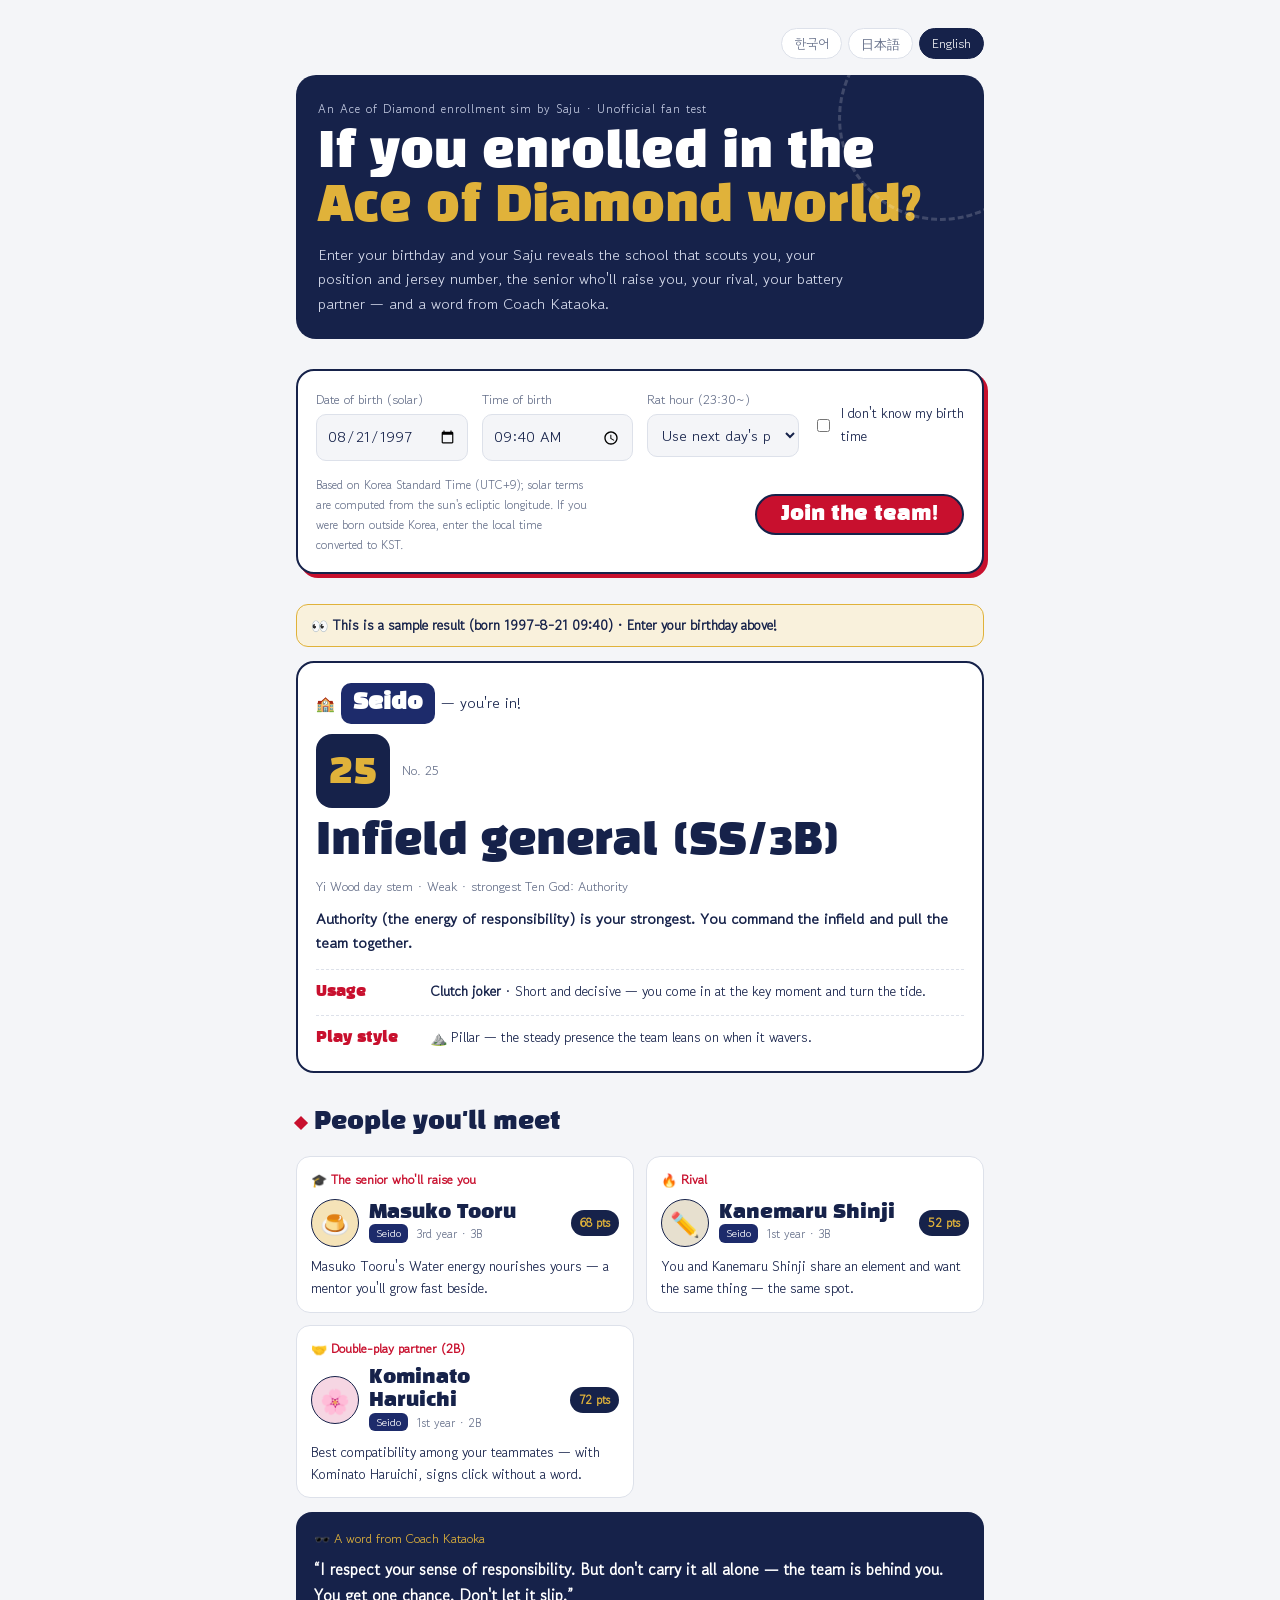
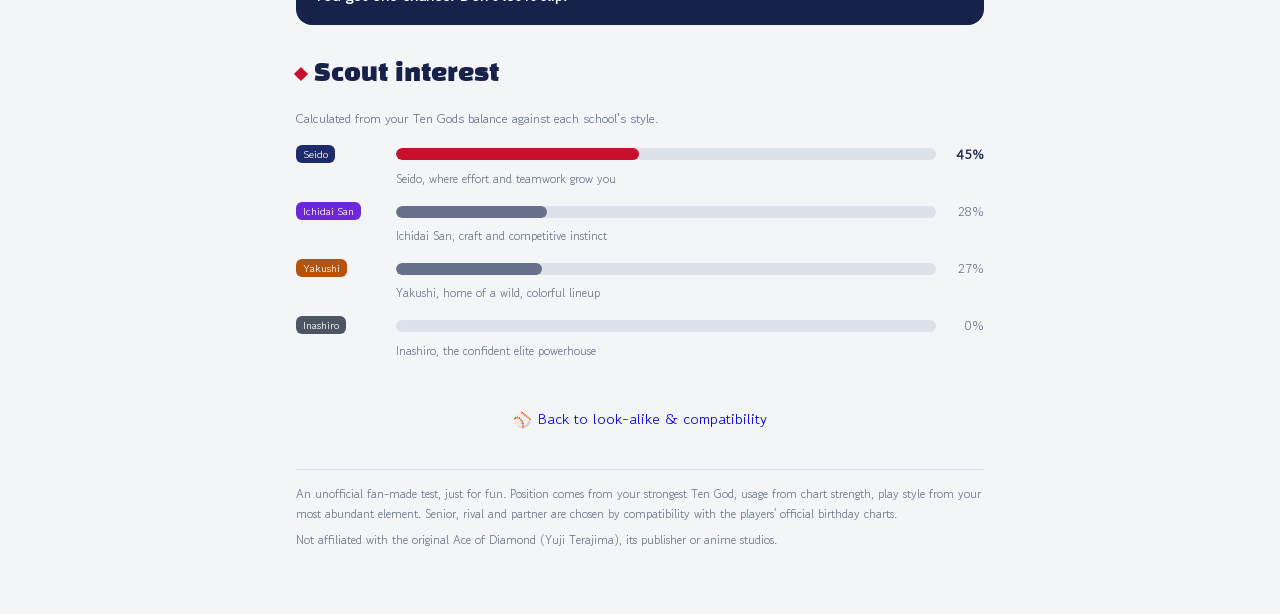
==== scout.html @ 2bca167e "다이에이 입학 시뮬레이션 페이지(scout.html) 추가: 학교·포지션·등번호·선배·라이벌·짝꿍·감독 한마디 Co-Authored-By: Claude Opus 5.5 <norep" ====
<!DOCTYPE html>
<html lang="ko">
<head>
<meta charset="utf-8">
<meta name="viewport" content="width=device-width,initial-scale=1,viewport-fit=cover">
<title>내가 다이에이 세계에 입학한다면?</title>
<meta name="description" content="생년월일로 사주를 풀어 다이아몬드 에이스(ダイヤのA) 세계에 입학하면 어느 학교, 어떤 포지션일지, 나를 키워 줄 선배와 라이벌까지 알아보는 비공식 팬 테스트.">
<meta name="theme-color" content="#16224a">
<!-- 공유 카드 (주소를 바꾸면 og:url·og:image·twitter:image도 함께 바꿔 주세요) -->
<meta property="og:type" content="website">
<meta property="og:title" content="내가 다이에이 세계에 입학한다면?">
<meta property="og:description" content="사주로 보는 다이에이 입학 시뮬레이션: 스카우트된 학교, 포지션, 등번호, 선배·라이벌·배터리 짝꿍까지.">
<meta property="og:image" content="https://daiya-saju.vercel.app/assets/og.png">
<meta property="og:url" content="https://daiya-saju.vercel.app/scout">
<link rel="canonical" href="https://daiya-saju.vercel.app/scout">
<meta name="twitter:card" content="summary_large_image">
<meta name="twitter:title" content="내가 다이에이 세계에 입학한다면?">
<meta name="twitter:description" content="사주로 보는 다이에이 입학 시뮬레이션: 학교, 포지션, 선배·라이벌까지.">
<meta name="twitter:image" content="https://daiya-saju.vercel.app/assets/og.png">
<link rel="icon" href="assets/favicon.svg" type="image/svg+xml">
<link rel="preconnect" href="https://fonts.googleapis.com">
<link rel="preconnect" href="https://fonts.gstatic.com" crossorigin>
<link rel="stylesheet" href="https://fonts.googleapis.com/css2?family=Black+Han+Sans&family=Gowun+Dodum&family=Noto+Serif+KR:wght@500;700&family=Zen+Maru+Gothic:wght@500;900&display=swap">
<link rel="stylesheet" href="css/style.css">
<link rel="stylesheet" href="css/scout.css">
<script src="js/config.js"></script>
<script src="js/analytics.js"></script>
</head>
<body>
<div class="wrap">
  <nav class="langs" aria-label="Language">
    <button type="button" data-lang="ko">한국어</button>
    <button type="button" data-lang="ja">日本語</button>
    <button type="button" data-lang="en">English</button>
  </nav>
  <header>
    <span class="eyebrow" id="s-eyebrow"></span>
    <h1><span id="s-h1a"></span><br><em id="s-h1b"></em></h1>
    <p class="lede" id="s-lede"></p>
  </header>

  <form id="f" novalidate>
    <div class="field">
      <label for="bd" id="u-bd"></label>
      <input id="bd" type="date" value="1997-08-21" min="1900-01-01" max="2100-12-31" required>
    </div>
    <div class="field">
      <label for="bt" id="u-bt"></label>
      <input id="bt" type="time" value="09:40">
    </div>
    <div class="field">
      <label for="zi" id="u-zi"></label>
      <select id="zi">
        <option value="next" id="u-ziNext"></option>
        <option value="same" id="u-ziSame"></option>
      </select>
    </div>
    <label class="field check" for="nt"><input id="nt" type="checkbox"> <span id="u-nt"></span></label>
    <p class="err" id="err" hidden></p>
    <div class="form-foot">
      <p class="hint" id="u-hint"></p>
      <button class="go" type="submit" id="s-go"></button>
    </div>
  </form>

  <section class="section" id="scout" aria-live="polite">
    <span class="sample-tag" id="sampleTag"></span>
    <div class="sc-hero" id="scHero"></div>
  </section>

  <section class="section">
    <h2 id="s-hPeople"></h2>
    <div class="sc-people" id="scPeople"></div>
    <div class="sc-coach" id="scCoach"></div>
  </section>

  <section class="section">
    <h2 id="s-hSchool"></h2>
    <p class="split" id="s-schoolNote"></p>
    <div class="sc-schools" id="scSchools"></div>
  </section>

  <p class="sc-backwrap"><a class="go sc-back" id="s-back" href="./"></a></p>

  <div class="note" id="s-notes"></div>
</div>
<script src="js/saju-engine.js"></script>
<script src="js/characters.js"></script>
<script src="js/chemistry-ko.js"></script>
<script src="js/compat.js"></script>
<script src="js/i18n-ko.js"></script>
<script src="js/i18n-ja.js"></script>
<script src="js/i18n-en.js"></script>
<script src="js/scout-i18n.js"></script>
<script src="js/scout.js"></script>
</body>
</html>
---- css/style.css ----
/* hidden 속성은 항상 숨김 (컴포넌트 display 규칙보다 우선) */
[hidden] { display: none !important; }

:root {
  --bg: #f4f5f8;
  --paper: #ffffff;
  --ink: #16224a;
  --ink-soft: #66708a;
  --line: #dde1ea;
  --accent: #c8102e;
  --accent-soft: #f6d6dc;
  --gold: #e0b23a;
  --field: #3f8a4f;
  --wood: #4f9a57; --fire: #d9574f; --earth: #b98a3c; --metal: #8b8f99; --water: #3f6fa8;
  --font-head: "Black Han Sans", "Apple SD Gothic Neo", "Malgun Gothic", sans-serif;
  --font-body: "Gowun Dodum", "Apple SD Gothic Neo", "Malgun Gothic", sans-serif;
  --font-han: "Noto Serif KR", "Batang", serif;
  color-scheme: light;
}
@media (prefers-color-scheme: dark) {
  :root {
    --bg: #0f1428; --paper: #18203d; --ink: #eef1f8; --ink-soft: #a5adc4; --line: #2c365a;
    --accent: #ff6b7f; --accent-soft: #4a2230; --gold: #f0c75a; --field: #6cc07a;
    --wood: #7cc178; --fire: #f07c72; --earth: #d9ad5e; --metal: #b5b9c3; --water: #79a6dc;
    color-scheme: dark;
  }
}
* { box-sizing: border-box; }
body {
  margin: 0; background: var(--bg); color: var(--ink);
  font-family: var(--font-body); font-size: 15px; line-height: 1.65;
  padding-top: env(safe-area-inset-top, 0px); padding-bottom: env(safe-area-inset-bottom, 0px);
}
.wrap {
  max-width: 720px; margin: 0 auto;
  padding-block: 28px 64px;
  padding-left: max(16px, env(safe-area-inset-left, 0px));
  padding-right: max(16px, env(safe-area-inset-right, 0px));
  display: flex; flex-direction: column; gap: 30px;
}
h1, h2, h3 { text-wrap: balance; margin: 0; font-weight: normal; }

/* header: 전광판 느낌 */
header {
  background: var(--ink); color: #fff; border-radius: 20px; padding: 24px 22px 22px;
  display: flex; flex-direction: column; gap: 8px; position: relative; overflow: hidden;
}
@media (prefers-color-scheme: dark) { header { background: #1f2a55; } }
header::after {
  content: ""; position: absolute; right: -60px; top: -60px; width: 200px; height: 200px; border-radius: 50%;
  border: 3px dashed rgba(255,255,255,.18);
}
.eyebrow { font-size: 12px; letter-spacing: .08em; color: #c9d0e6; }
h1 { font-family: var(--font-head); font-size: clamp(32px, 7.5vw, 48px); line-height: 1.12; }
h1 em { font-style: normal; color: var(--gold); }
.lede { color: #d6dbec; margin: 0; max-width: 60ch; }
h2 { font-family: var(--font-head); font-size: 24px; display: flex; align-items: center; gap: 8px; }
h2::before { content: ""; width: 10px; height: 10px; background: var(--accent); transform: rotate(45deg); flex: none; }
.section { display: flex; flex-direction: column; gap: 14px; }

/* form */
form {
  background: var(--paper); border: 2px solid var(--ink); border-radius: 18px;
  padding: 18px; display: grid; gap: 14px;
  grid-template-columns: repeat(auto-fit, minmax(150px, 1fr));
  box-shadow: 4px 4px 0 var(--accent);
}
.field { display: flex; flex-direction: column; gap: 4px; min-width: 0; }
.field label { font-size: 13px; color: var(--ink-soft); }
input, select {
  font: inherit; color: var(--ink); background: var(--bg);
  border: 1.5px solid var(--line); border-radius: 10px; padding: 9px 10px; width: 100%;
}
input:focus-visible, select:focus-visible, button:focus-visible { outline: 3px solid var(--gold); outline-offset: 1px; }
.check { flex-direction: row; align-items: center; gap: 8px; font-size: 14px; }
.check input { width: auto; }
.form-foot { grid-column: 1 / -1; display: flex; flex-wrap: wrap; gap: 10px; align-items: center; justify-content: space-between; }
.hint { font-size: 12px; color: var(--ink-soft); margin: 0; max-width: 46ch; }
button.go {
  font-family: var(--font-head); font-size: 20px;
  background: var(--accent); color: #fff; border: 2px solid var(--ink); border-radius: 999px;
  padding: 6px 24px; cursor: pointer; transition: transform .12s;
}
button.go:hover { transform: translateY(-2px); }
.err { grid-column: 1 / -1; color: var(--fire); font-size: 14px; margin: 0; }

/* hero result */
.sample-tag {
  align-self: flex-start; font-size: 12px; padding: 2px 10px; border-radius: 999px;
  border: 1px dashed var(--ink-soft); color: var(--ink-soft);
}
.match { display: grid; grid-template-columns: auto 1fr; gap: 22px; align-items: center; }
.avatar {
  width: 124px; height: 124px; border-radius: 50%;
  border: 3px solid var(--ink); display: grid; place-items: center;
  font-size: 54px; position: relative; background: var(--paper);
}
/* 야구공 실밥 */
.avatar::before, .avatar::after {
  content: ""; position: absolute; top: 12px; bottom: 12px; width: 60px; border-radius: 50%;
  border: 0 dashed var(--accent); opacity: .6; pointer-events: none;
}
.avatar::before { left: -34px; border-right-width: 2.5px; }
.avatar::after { right: -34px; border-left-width: 2.5px; }
.avatar { overflow: hidden; }
.ball { position: relative; width: 124px; height: 124px; }
.ball .pct {
  position: absolute; bottom: -10px; right: -14px; z-index: 1;
  background: var(--ink); color: var(--gold); font-family: var(--font-head);
  font-size: 18px; padding: 1px 10px; border-radius: 8px; border: 2px solid var(--paper);
}
.match-text { display: flex; flex-direction: column; gap: 4px; min-width: 0; }
.match-text .you-are { font-size: 14px; color: var(--ink-soft); }
.match-text h3 { font-family: var(--font-head); font-size: clamp(34px, 8.5vw, 52px); line-height: 1.05; }
.match-text .alias { font-size: 13px; color: var(--ink-soft); }
.match-text .alias b { color: var(--accent); font-weight: normal; }
.match-text .tagline { margin: 6px 0 0; font-size: 16px; }
@media (max-width: 460px) { .match { grid-template-columns: 1fr; justify-items: start; } }

.reasons { list-style: none; padding: 0; margin: 0; display: flex; flex-direction: column; gap: 10px; }
.reasons li { display: grid; grid-template-columns: 80px 1fr; gap: 12px; padding-bottom: 10px; border-bottom: 1px dashed var(--line); }
.reasons li:last-child { border-bottom: 0; padding-bottom: 0; }
.reasons .k { font-family: var(--font-head); font-size: 16px; color: var(--accent); line-height: 1.5; }
.reasons p { margin: 0; min-width: 0; }

.traits { display: grid; grid-template-columns: repeat(auto-fit, minmax(220px, 1fr)); gap: 14px; }
.traits div { min-width: 0; background: var(--paper); border: 1.5px solid var(--line); border-radius: 14px; padding: 12px 14px; }
.traits h4 { margin: 0 0 4px; font-size: 13px; color: var(--ink-soft); font-weight: normal; letter-spacing: .04em; }
.traits ul { margin: 0; padding-left: 18px; }

/* pillars */
.pillars-scroll { overflow-x: auto; }
.pillars { display: grid; grid-template-columns: repeat(4, minmax(72px, 1fr)); gap: 8px; min-width: 300px; }
.pillar { display: flex; flex-direction: column; gap: 6px; text-align: center; }
.pillar .lab { font-size: 12px; color: var(--ink-soft); }
.cell { border: 1.5px solid var(--line); border-radius: 12px; padding: 8px 4px 6px; background: var(--paper); display: flex; flex-direction: column; align-items: center; }
.cell .han { font-family: var(--font-han); font-size: 30px; font-weight: 700; line-height: 1.15; }
.cell .kor { font-size: 12px; color: var(--ink-soft); }
.cell .god { font-size: 11px; margin-top: 2px; padding: 0 6px; border-radius: 6px; background: var(--bg); }
.cell.me { border: 2.5px solid var(--ink); }
.cell.empty { color: var(--ink-soft); justify-content: center; min-height: 78px; font-size: 12px; }
.e-wood { color: var(--wood); } .e-fire { color: var(--fire); } .e-earth { color: var(--earth); }
.e-metal { color: var(--metal); } .e-water { color: var(--water); }

/* bars */
.bars { display: grid; grid-template-columns: repeat(auto-fit, minmax(260px, 1fr)); gap: 22px; }
.barset { display: flex; flex-direction: column; gap: 7px; min-width: 0; }
.barset h4 { margin: 0; font-size: 13px; color: var(--ink-soft); font-weight: normal; }
.bar { display: grid; grid-template-columns: 54px 1fr 34px; gap: 8px; align-items: center; font-size: 13px; }
.bar .track { height: 12px; border-radius: 999px; background: var(--line); overflow: hidden; }
.bar .fill { height: 100%; border-radius: 999px; }
.bar .n { text-align: right; font-variant-numeric: tabular-nums; color: var(--ink-soft); }
.strength { font-size: 14px; margin: 0; }
.elread { display: grid; gap: 8px; margin: 12px 0 4px; }
.er { border: 1px solid var(--line, #e5e7eb); border-radius: 12px; padding: 10px 12px; }
.er.miss { border-style: dashed; }
.er h5 { margin: 0 0 4px; font-size: 14px; }
.er p { margin: 0; font-size: 13px; line-height: 1.6; color: var(--ink-soft); }
.er p + p { margin-top: 6px; }
.er p.key { font-size: 15px; font-weight: 700; color: var(--ink); line-height: 1.55; }
.er p.fillp { font-size: 14px; font-weight: 600; color: var(--ink); background: var(--accent-soft, rgba(200,16,46,.08)); border-radius: 8px; padding: 6px 10px; }
.er p.fillp b { color: var(--accent); }
.strength b { font-family: var(--font-head); font-weight: normal; font-size: 18px; }

/* others */
.others { display: grid; grid-template-columns: repeat(auto-fit, minmax(190px, 1fr)); gap: 12px; }
.other { display: grid; grid-template-columns: 46px 1fr; gap: 10px; align-items: center; padding: 10px 12px; border: 1.5px solid var(--line); border-radius: 14px; background: var(--paper); }
.mini { border-radius: 50%; display: grid; place-items: center; border: 1.5px solid var(--ink); }
.other .mini { width: 46px; height: 46px; font-size: 22px; }
.other .nm { font-family: var(--font-head); font-size: 18px; line-height: 1.15; }
.other .sub { font-size: 12px; color: var(--ink-soft); }
.other div { min-width: 0; }

/* 궁합 */
.pairs { display: grid; grid-template-columns: repeat(auto-fit, minmax(260px, 1fr)); gap: 14px; }
.pair { display: flex; flex-direction: column; gap: 10px; min-width: 0; padding: 16px; border-radius: 16px; background: var(--paper); border: 2px solid var(--ink); }
.pair.good { box-shadow: 4px 4px 0 var(--field); }
.pair.bad { box-shadow: 4px 4px 0 var(--fire); }
.pair .kind { font-family: var(--font-head); font-size: 18px; }
.pair.good .kind { color: var(--field); }
.pair.bad .kind { color: var(--fire); }
.pair .who { display: grid; grid-template-columns: 56px 1fr auto; gap: 12px; align-items: center; }
.pair .who .mini { width: 56px; height: 56px; font-size: 28px; }
.pair .who .nm { font-family: var(--font-head); font-size: 24px; line-height: 1.05; }
.pair .who .sub { font-size: 12px; color: var(--ink-soft); }
.pair .who .sc { font-family: var(--font-head); font-size: 24px; font-variant-numeric: tabular-nums; }
.pair .who div { min-width: 0; }
.pair .story { margin: 0; font-size: 14px; }
.pair .verdict { margin: 0; font-size: 14px; padding: 8px 10px; border-radius: 10px; background: var(--bg); }
.chem { display: grid; grid-template-columns: repeat(auto-fit, minmax(230px, 1fr)); gap: 6px 22px; }
.chem .bar { grid-template-columns: 118px 1fr 34px; }

.note { font-size: 12px; color: var(--ink-soft); border-top: 1px solid var(--line); padding-top: 14px; display: flex; flex-direction: column; gap: 6px; }
.note p { margin: 0; }
.note a { color: inherit; }
hr.seam { border: 0; height: 10px; margin: 0;
  background: repeating-linear-gradient(115deg, transparent 0 6px, var(--accent) 6px 8px, transparent 8px 14px) 0 50% / 100% 6px no-repeat; opacity: .45; }
@media (prefers-reduced-motion: reduce) { * { transition: none !important; animation: none !important; } }
@keyframes pop { from { transform: scale(.88) rotate(-8deg); } to { transform: scale(1) rotate(0); } }
.avatar.pop { animation: pop .4s ease-out; }

/* 20명 버전 추가 스타일 */
.team { display: inline-block; font-size: 11px; padding: 0 7px; border-radius: 6px; margin-right: 4px; color: #fff; vertical-align: 1px; }
.team.seido { background: #1d2b6b; } .team.inashiro { background: #4b5563; } .team.yakushi { background: #b45309; } .team.ichidai { background: #6d28d9; }
.birth { background: var(--paper); border: 2px solid var(--ink); border-radius: 18px; padding: 16px; display: flex; flex-direction: column; gap: 12px; box-shadow: 4px 4px 0 var(--gold); }
.birth .bhead { display: flex; flex-wrap: wrap; gap: 6px 14px; align-items: baseline; }
.birth .bhead b { font-family: var(--font-head); font-weight: normal; font-size: 20px; }
.birth .bhead span { font-size: 13px; color: var(--ink-soft); }
.birth p { margin: 0; font-size: 14px; }
.birth .pillars { grid-template-columns: repeat(4, minmax(64px, 1fr)); }
.vs { display: grid; grid-template-columns: 1fr auto 1fr; gap: 10px; align-items: center; text-align: center; }
.vs .side { background: var(--bg); border-radius: 12px; padding: 8px; min-width: 0; }
.vs .side .lbl { font-size: 12px; color: var(--ink-soft); }
.vs .side .big { font-family: var(--font-han); font-size: 26px; font-weight: 700; line-height: 1.2; }
.vs .mid { font-family: var(--font-head); font-size: 15px; color: var(--accent); max-width: 9em; }
.same { display: flex; flex-wrap: wrap; gap: 8px; }
.chip { display: inline-flex; align-items: center; gap: 6px; padding: 4px 10px 4px 4px; border: 1.5px solid var(--line); border-radius: 999px; background: var(--paper); font-size: 13px; }
.chip .mini { width: 26px; height: 26px; font-size: 14px; border-width: 1px; }
details.dex { background: var(--paper); border: 1.5px solid var(--line); border-radius: 14px; padding: 4px 14px; }
details.dex summary { cursor: pointer; padding: 8px 0; font-family: var(--font-head); font-size: 16px; }
.dex-scroll { overflow-x: auto; padding-bottom: 10px; }
table.dex-t { width: 100%; border-collapse: collapse; font-size: 13px; min-width: 520px; }
.dex-t th { text-align: left; font-weight: normal; color: var(--ink-soft); font-size: 12px; padding: 6px 6px; border-bottom: 1.5px solid var(--line); }
.dex-t td { padding: 7px 6px; border-bottom: 1px dashed var(--line); white-space: nowrap; }
.dex-t td.han { font-family: var(--font-han); font-weight: 700; font-size: 15px; }
.dex-t tr.hit td { background: var(--accent-soft); }
.tagS { font-size: 11px; padding: 0 6px; border-radius: 6px; border: 1px solid currentColor; }
.split { font-size: 13px; color: var(--ink-soft); margin: 0; }
.rare { display: inline-block; margin: 0 6px 4px 0; padding: 2px 10px; border-radius: 999px; background: #fde68a; color: #78350f; font-size: 12px; font-weight: 700; }
.split b { color: var(--ink); font-weight: normal; font-family: var(--font-head); }

/* 언어 선택 & 사주 소개 */
.langs { display: flex; justify-content: flex-end; gap: 6px; margin-bottom: -14px; }
.langs button { font: inherit; font-size: 13px; padding: 4px 12px; border-radius: 999px; border: 1.5px solid var(--line); background: var(--paper); color: var(--ink-soft); cursor: pointer; }
.langs button[aria-pressed="true"] { background: var(--ink); color: var(--bg); border-color: var(--ink); }
details.intro { background: var(--paper); border: 2px solid var(--ink); border-radius: 18px; padding: 6px 18px 14px; box-shadow: 4px 4px 0 var(--gold); }
details.intro summary { cursor: pointer; padding: 8px 0; font-family: var(--font-head); font-size: 18px; }
details.intro p { margin: 0 0 10px; font-size: 14px; }
details.intro p:last-child { margin-bottom: 0; }
:root[lang="ja"] { --font-head: "Zen Maru Gothic", "Hiragino Sans", "Noto Sans JP", sans-serif; --font-body: "Zen Maru Gothic", "Hiragino Sans", "Noto Sans JP", sans-serif; }
:root[lang="ja"] h1, :root[lang="ja"] h2, :root[lang="ja"] .match-text h3, :root[lang="ja"] button.go, :root[lang="ja"] .pair .kind, :root[lang="ja"] .nm { font-weight: 900; }
:root[lang="en"] .match-text h3 { font-size: clamp(30px, 7.5vw, 46px); }

/* 궁합 풀이 */
.cpx { background: var(--paper); border: 2px solid var(--ink); border-radius: 18px; padding: 16px; display: flex; flex-direction: column; gap: 14px; box-shadow: 4px 4px 0 var(--field); }
.cx-head { display: grid; grid-template-columns: 1fr auto; gap: 12px; align-items: center; }
.cx-head .mini { width: 52px; height: 52px; font-size: 26px; }
.cx-head h3 { font-family: var(--font-head); font-size: 20px; line-height: 1.2; }
.cx-head .sub { font-size: 13px; color: var(--ink-soft); }
.cx-head div { min-width: 0; }
.cx-score { text-align: center; }
.cx-score b { display: block; font-family: var(--font-head); font-weight: normal; font-size: 34px; line-height: 1; color: var(--field); }
.cx-score span { font-size: 11px; color: var(--ink-soft); }
.cx-charts { display: grid; grid-template-columns: repeat(auto-fit, minmax(280px, 1fr)); gap: 12px; }
.cx-charts h4 { margin: 0 0 6px; font-size: 13px; color: var(--ink-soft); font-weight: normal; }
.cx-charts > div { min-width: 0; }
.cx-list { list-style: none; margin: 0; padding: 0; display: flex; flex-direction: column; gap: 8px; }
.cx-list li { display: grid; grid-template-columns: 96px 42px 1fr; gap: 10px; align-items: baseline; padding-bottom: 8px; border-bottom: 1px dashed var(--line); }
.cx-list li:last-child { border-bottom: 0; }
.cx-list .k { font-family: var(--font-head); font-size: 15px; color: var(--accent); }
.cx-list p { margin: 0; font-size: 14px; min-width: 0; }
.cx-list .sub { font-size: 12px; color: var(--ink-soft); }
.pts { font-family: var(--font-head); font-size: 15px; text-align: right; font-variant-numeric: tabular-nums; color: var(--ink-soft); }
.pts.up { color: var(--field); } .pts.down { color: var(--fire); }
@media (max-width: 460px) { .cx-list li { grid-template-columns: 1fr auto; } .cx-list li p { grid-column: 1 / -1; } }
button.bar.pick { font: inherit; color: inherit; background: none; border: 0; padding: 3px 4px; margin: 0 -4px; border-radius: 8px; cursor: pointer; text-align: left; width: calc(100% + 8px); }
button.bar.pick:hover { background: var(--bg); }
button.bar.pick[aria-pressed="true"] { background: var(--accent-soft); }


/* 궁합 점수 막대: 누를 수 있다는 걸 보여 주기 */
.chem { gap: 8px 14px; }
button.bar.pick {
  display: grid; grid-template-columns: 118px 1fr 30px 14px; gap: 8px; align-items: center;
  width: 100%; margin: 0; padding: 9px 10px 9px 12px;
  font: inherit; font-size: 13px; color: inherit; text-align: left; cursor: pointer;
  background: var(--paper); border: 1.5px solid var(--line); border-radius: 12px;
  transition: border-color .12s, background .12s, transform .12s;
}
button.bar.pick::after { content: "›"; font-size: 20px; line-height: 1; color: var(--ink-soft); text-align: right; }
button.bar.pick:hover { border-color: var(--ink); background: var(--paper); transform: translateX(2px); }
button.bar.pick:focus-visible { outline: 3px solid var(--gold); outline-offset: 1px; }
button.bar.pick[aria-pressed="true"] { border-color: var(--accent); background: var(--accent-soft); box-shadow: inset 4px 0 0 var(--accent); }
button.bar.pick[aria-pressed="true"]::after { color: var(--accent); }
#u-cxHint {
  margin: 2px 0 4px; padding: 10px 14px; border-radius: 12px;
  background: var(--accent-soft); color: var(--ink); font-size: 14px; font-weight: 600;
  display: flex; align-items: center; gap: 8px;
}
#u-cxHint::before { content: "👆"; font-size: 18px; }
@media (prefers-reduced-motion: reduce) { button.bar.pick { transition: none; } button.bar.pick:hover { transform: none; } }

/* 찰떡 배터리 히어로 (닮은 선수 결과와 같은 형태) */
.pairs { grid-template-columns: 1fr; }
.pair.good { gap: 14px; padding: 20px; }
.pair.good .match { gap: 20px; }
.pair.good .ball, .pair.good .avatar { width: 112px; height: 112px; }
.pair.good .avatar { font-size: 50px; }
.pair.good .ball .pct { color: #8be09a; }
.pair.good .match-text h3 { font-size: clamp(30px, 7.5vw, 44px); }
.pair.good .kind { font-size: 20px; }

/* 찰떡 배터리 카드 안의 궁합 풀이 */
.cx-in { border-top: 2px dashed var(--line); padding-top: 16px; margin-top: 4px; display: flex; flex-direction: column; gap: 14px; }
.cx-in .cx-head .mini { background: var(--paper); }

/* 찰떡 배터리: 소개는 박스 없이(닮은 선수 결과처럼), 궁합 풀이부터 박스 */
.pair.good { background: transparent; border: 0; box-shadow: none; padding: 0; }
.pair.good .cx-in {
  background: var(--paper); border: 2px solid var(--ink); border-radius: 18px;
  padding: 16px; margin-top: 6px; box-shadow: 4px 4px 0 var(--field);
}
.pair.good > .verdict { background: var(--paper); border: 1.5px solid var(--line); }

/* 예시 결과 안내: 잘 보이게 */
.sample-tag {
  align-self: stretch; display: block; padding: 10px 14px; border-radius: 12px;
  border: 1.5px solid var(--gold); background: color-mix(in srgb, var(--gold) 18%, var(--paper));
  color: var(--ink); font-size: 14px; font-weight: 600; line-height: 1.5;
}
/* 점수 배지: 라이트·다크 모두 진한 남색 바탕 */
.ball .pct { background: #16224a; color: #f0c75a; border-color: var(--bg); }
.pair.good .ball .pct { color: #8be09a; }

/* 내 결과 링크 복사 */
.share { display: flex; flex-wrap: wrap; align-items: center; gap: 10px; margin-top: 10px; }
.share-copy { font: inherit; font-size: 14px; font-weight: 600; padding: 7px 16px; border-radius: 999px; cursor: pointer; border: 2px solid var(--ink); background: var(--paper); color: var(--ink); }
.share-copy:hover { background: var(--ink); color: var(--bg); }
.share-note { font-size: 13px; color: var(--field); word-break: break-all; }

/* 친구가 보낸 결과 카드 */
.friend { background: var(--paper); border: 2px solid var(--ink); border-radius: 18px; padding: 16px; display: flex; flex-direction: column; gap: 10px; box-shadow: 4px 4px 0 var(--gold); }
.friend-label { align-self: flex-start; font-size: 12px; font-weight: 700; padding: 2px 10px; border-radius: 999px; background: var(--gold); color: #16224a; }
.friend-main { display: grid; grid-template-columns: 56px 1fr; gap: 12px; align-items: center; }
.friend-main .mini { width: 56px; height: 56px; font-size: 28px; }
.friend-main .nm { font-family: var(--font-head); font-size: 24px; line-height: 1.15; }
.friend-main .sub { font-size: 13px; color: var(--ink-soft); }
.friend-best { font-size: 14px; }
.friend-go { align-self: flex-start; font-size: 17px !important; }
.friend-vs { border-top: 1.5px dashed var(--line); padding-top: 10px; }
.friend-vs .sc { font-family: var(--font-head); font-size: 20px; color: var(--field); margin-left: 6px; }
.friend-vs p { margin: 4px 0 0; font-size: 14px; }
.friend-others { display: flex; flex-wrap: wrap; align-items: center; gap: 6px; }
.friend-others > span:first-child { width: 100%; font-size: 12px; color: var(--ink-soft); }
.friend-top .chip.first { border-color: var(--field); background: color-mix(in srgb, var(--field) 12%, var(--paper)); font-weight: 600; }
---- css/scout.css ----
/* ===== 다이에이 입학 시뮬레이션 전용 ===== */
.sc-hero { background: var(--paper); border: 2px solid var(--ink); border-radius: 18px; padding: 20px 18px; display: flex; flex-direction: column; gap: 10px; }
.sc-admit { font-size: 15px; display: flex; align-items: center; gap: 6px; flex-wrap: wrap; }
.sc-admit b { font-family: var(--font-head); font-size: 22px; color: #fff; padding: 2px 12px; border-radius: 10px; }
.sc-school.seido { background: #1d2b6b; } .sc-school.inashiro { background: #4b5563; } .sc-school.yakushi { background: #b45309; } .sc-school.ichidai { background: #6d28d9; }
.sc-uni { display: flex; align-items: center; gap: 12px; }
.sc-num { display: grid; place-items: center; width: 74px; height: 74px; border-radius: 16px; background: var(--ink); color: var(--gold);
  font-family: var(--font-head); font-size: 40px; line-height: 1; }
.sc-numl { font-size: 13px; color: var(--ink-soft); }
.sc-hero h3 { margin: 0; font-family: var(--font-head); font-size: clamp(28px, 7.5vw, 42px); line-height: 1.15; }
.sc-chart { margin: 0; font-size: 13px; color: var(--ink-soft); }
.sc-hero p.key { margin: 0; font-size: 15px; font-weight: 700; line-height: 1.6; }
.sc-rows { list-style: none; padding: 0; margin: 4px 0 0; display: flex; flex-direction: column; gap: 10px; }
.sc-rows li { display: grid; grid-template-columns: 104px 1fr; gap: 10px; padding-top: 10px; border-top: 1px dashed var(--line); }
.sc-rows .k { font-family: var(--font-head); color: var(--accent); font-size: 15px; }
.sc-rows p { margin: 0; font-size: 14px; line-height: 1.6; }

.sc-people { display: grid; grid-template-columns: repeat(auto-fit, minmax(240px, 1fr)); gap: 12px; }
.sc-person { border: 1.5px solid var(--line); border-radius: 14px; padding: 12px 14px; background: var(--paper); display: flex; flex-direction: column; gap: 8px; }
.sc-pt { font-size: 13px; font-weight: 700; color: var(--accent); }
.sc-pm { display: grid; grid-template-columns: auto 1fr auto; gap: 10px; align-items: center; }
.sc-pm .mini { width: 48px; height: 48px; font-size: 24px; }
.sc-pm .nm { font-family: var(--font-head); font-size: 19px; line-height: 1.2; }
.sc-pm .sub { font-size: 12px; color: var(--ink-soft); }
.sc-pts { font-size: 12px; font-weight: 700; background: var(--ink); color: var(--gold); border-radius: 999px; padding: 3px 9px; white-space: nowrap; }
.sc-person p { margin: 0; font-size: 14px; line-height: 1.6; }

.sc-coach { background: var(--ink); color: #fff; border-radius: 16px; padding: 16px 18px; }
.sc-ct { font-size: 13px; color: var(--gold); margin-bottom: 6px; }
.sc-coach blockquote { margin: 0; font-size: 16px; font-weight: 700; line-height: 1.65; }

.sc-schools { display: flex; flex-direction: column; gap: 4px; }
.sc-schools .bar { grid-template-columns: 92px 1fr 40px; }
.sc-schools .fill { background: var(--ink-soft); }
.sc-schools .bar.top .fill { background: var(--accent); }
.sc-schools .bar.top .n { color: var(--ink); font-weight: 700; }
.sc-sw { margin: 0 0 8px 100px; font-size: 12px; color: var(--ink-soft); }
.sc-backwrap { text-align: center; margin: 8px 0; }
.sc-back { display: inline-block; text-decoration: none; }
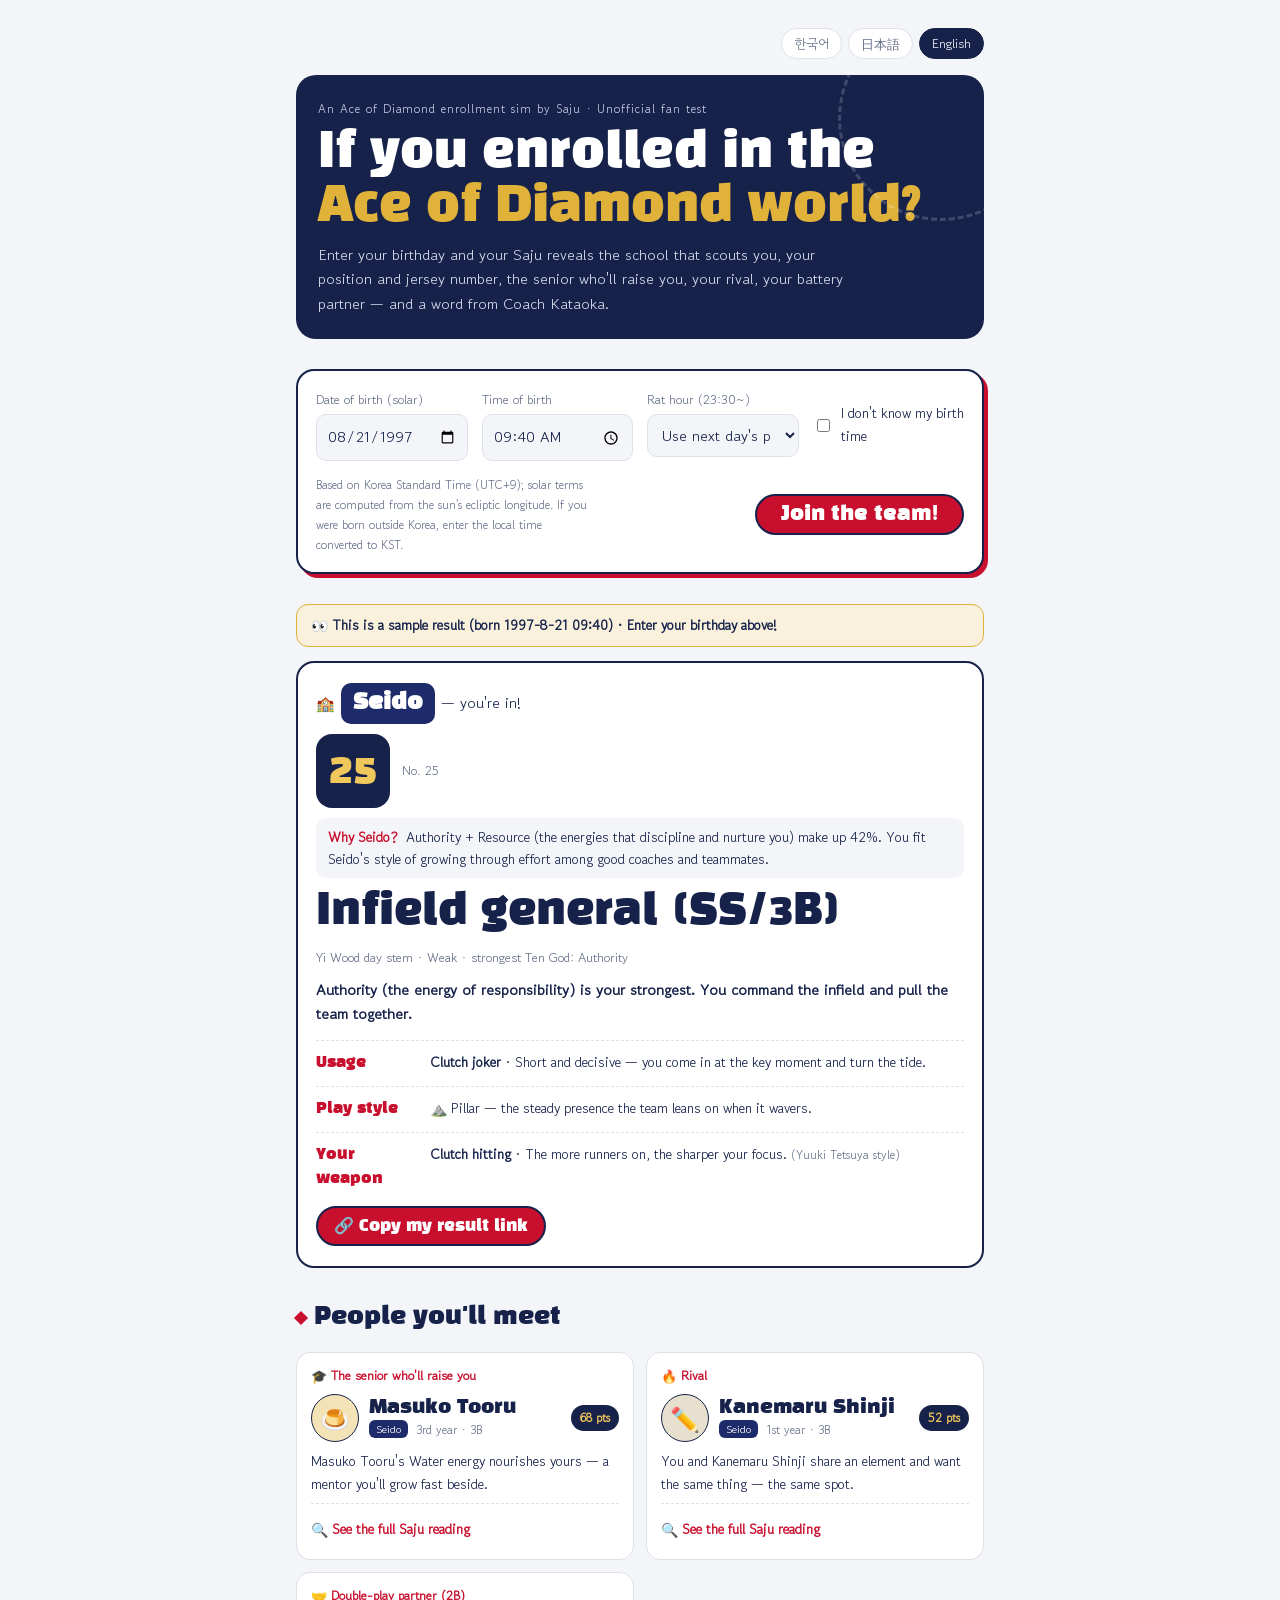
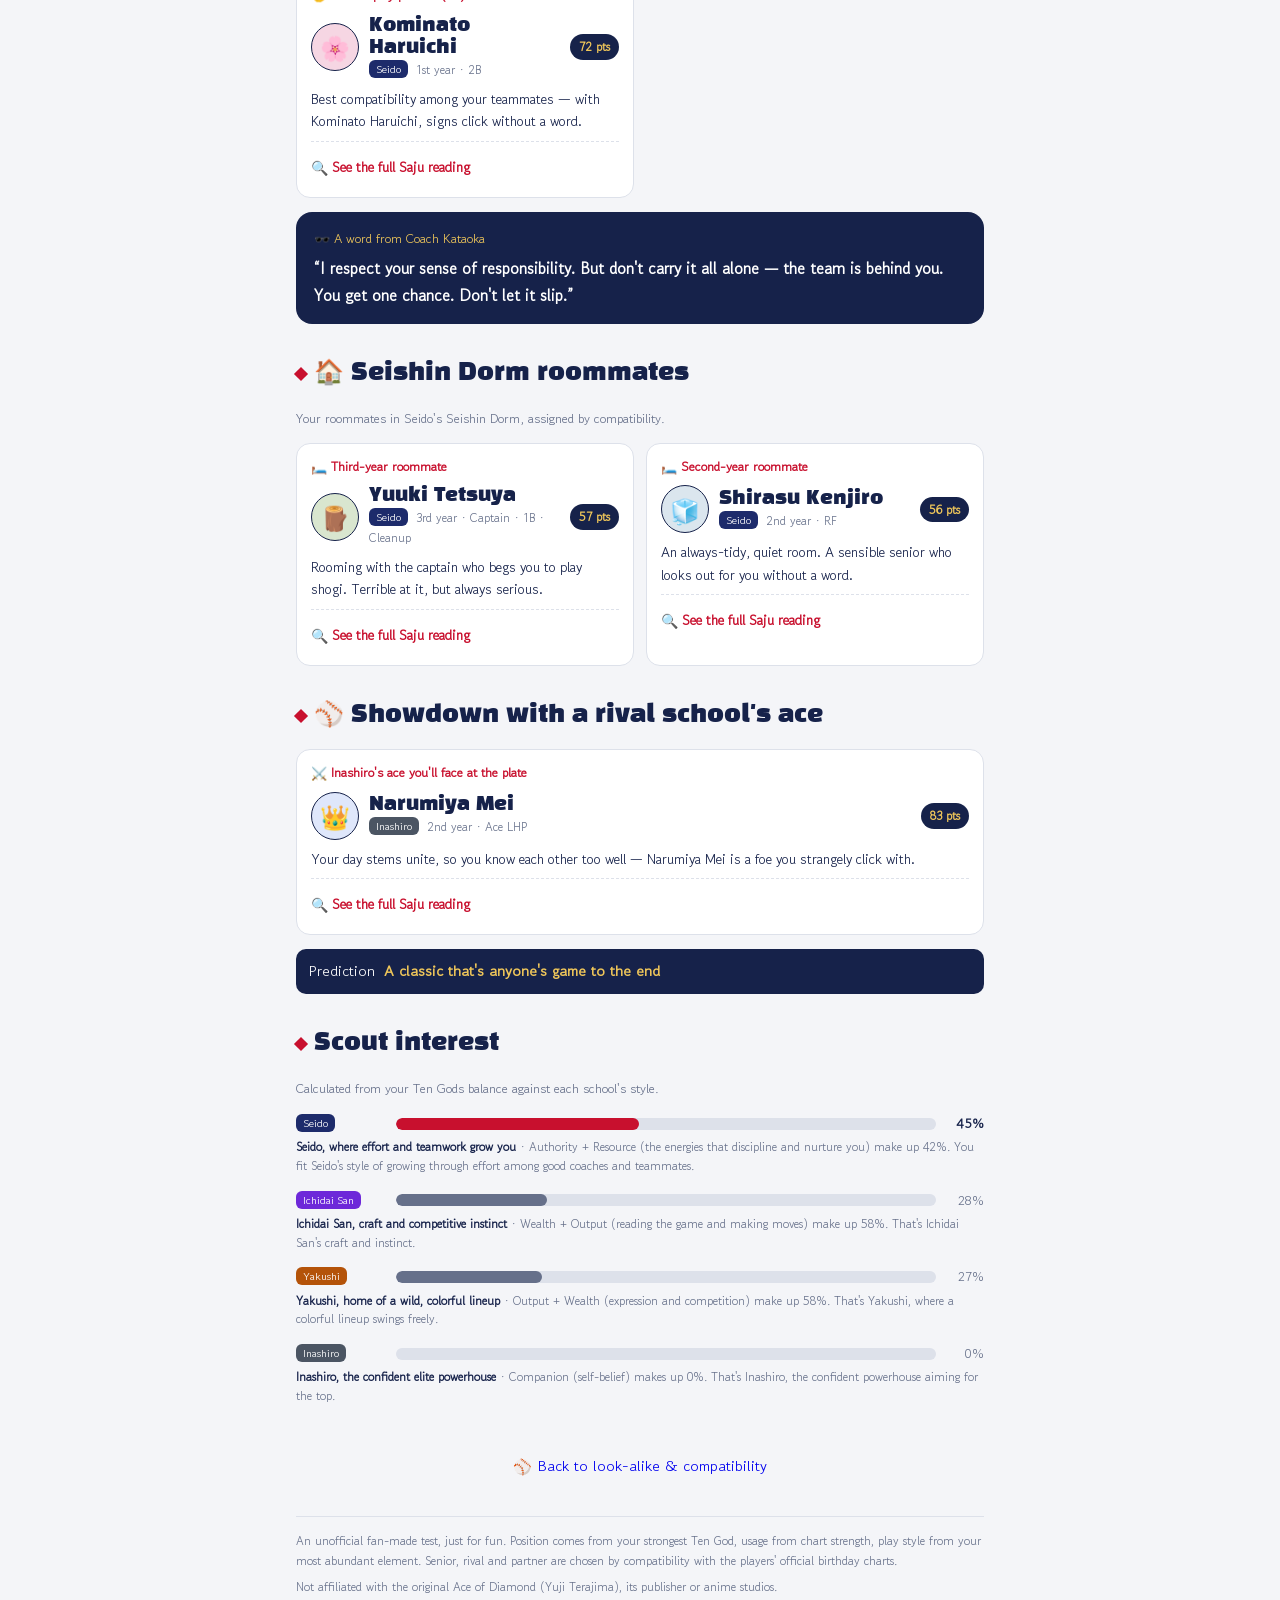
==== commit c6d38820: "스카우트: 라이벌 학교 에이스 맞대결, 청심료 룸메이트, 나의 무기, 결과 공유 링크·친구 카드, 전용 공유 이미지 Co-Authored-By: Claude Opus 5.5 <no" ====
--- a/scout.html
+++ b/scout.html
@@ -10,13 +10,13 @@
 <meta property="og:type" content="website">
 <meta property="og:title" content="내가 다이에이 세계에 입학한다면?">
 <meta property="og:description" content="사주로 보는 다이에이 입학 시뮬레이션: 스카우트된 학교, 포지션, 등번호, 선배·라이벌·배터리 짝꿍까지.">
-<meta property="og:image" content="https://daiya-saju.vercel.app/assets/og.png">
-<meta property="og:url" content="https://daiya-saju.vercel.app/scout">
-<link rel="canonical" href="https://daiya-saju.vercel.app/scout">
+<meta property="og:image" content="https://daiya-saju.vercel.app/assets/og-scout.png">
+<meta property="og:url" content="https://daiya-saju.vercel.app/scout.html">
+<link rel="canonical" href="https://daiya-saju.vercel.app/scout.html">
 <meta name="twitter:card" content="summary_large_image">
 <meta name="twitter:title" content="내가 다이에이 세계에 입학한다면?">
 <meta name="twitter:description" content="사주로 보는 다이에이 입학 시뮬레이션: 학교, 포지션, 선배·라이벌까지.">
-<meta name="twitter:image" content="https://daiya-saju.vercel.app/assets/og.png">
+<meta name="twitter:image" content="https://daiya-saju.vercel.app/assets/og-scout.png">
 <link rel="icon" href="assets/favicon.svg" type="image/svg+xml">
 <link rel="preconnect" href="https://fonts.googleapis.com">
 <link rel="preconnect" href="https://fonts.gstatic.com" crossorigin>
@@ -38,6 +38,8 @@
     <h1><span id="s-h1a"></span><br><em id="s-h1b"></em></h1>
     <p class="lede" id="s-lede"></p>
   </header>
+
+  <section class="friend" id="friend" hidden aria-live="polite"></section>
 
   <form id="f" novalidate>
     <div class="field">
@@ -74,6 +76,10 @@
     <div class="sc-coach" id="scCoach"></div>
   </section>
 
+  <section class="section" id="scRoom"></section>
+
+  <section class="section" id="scAce"></section>
+
   <section class="section">
     <h2 id="s-hSchool"></h2>
     <p class="split" id="s-schoolNote"></p>
--- a/css/scout.css
+++ b/css/scout.css
@@ -4,7 +4,7 @@
 .sc-admit b { font-family: var(--font-head); font-size: 22px; color: #fff; padding: 2px 12px; border-radius: 10px; }
 .sc-school.seido { background: #1d2b6b; } .sc-school.inashiro { background: #4b5563; } .sc-school.yakushi { background: #b45309; } .sc-school.ichidai { background: #6d28d9; }
 .sc-uni { display: flex; align-items: center; gap: 12px; }
-.sc-num { display: grid; place-items: center; width: 74px; height: 74px; border-radius: 16px; background: var(--ink); color: var(--gold);
+.sc-num { display: grid; place-items: center; width: 74px; height: 74px; border-radius: 16px; background: #16224a; color: #f0c75a;
   font-family: var(--font-head); font-size: 40px; line-height: 1; }
 .sc-numl { font-size: 13px; color: var(--ink-soft); }
 .sc-hero h3 { margin: 0; font-family: var(--font-head); font-size: clamp(28px, 7.5vw, 42px); line-height: 1.15; }
@@ -22,11 +22,11 @@
 .sc-pm .mini { width: 48px; height: 48px; font-size: 24px; }
 .sc-pm .nm { font-family: var(--font-head); font-size: 19px; line-height: 1.2; }
 .sc-pm .sub { font-size: 12px; color: var(--ink-soft); }
-.sc-pts { font-size: 12px; font-weight: 700; background: var(--ink); color: var(--gold); border-radius: 999px; padding: 3px 9px; white-space: nowrap; }
+.sc-pts { font-size: 12px; font-weight: 700; background: #16224a; color: #f0c75a; border-radius: 999px; padding: 3px 9px; white-space: nowrap; }
 .sc-person p { margin: 0; font-size: 14px; line-height: 1.6; }
 
-.sc-coach { background: var(--ink); color: #fff; border-radius: 16px; padding: 16px 18px; }
-.sc-ct { font-size: 13px; color: var(--gold); margin-bottom: 6px; }
+.sc-coach { background: #16224a; color: #fff; border-radius: 16px; padding: 16px 18px; }
+.sc-ct { font-size: 13px; color: #f0c75a; margin-bottom: 6px; }
 .sc-coach blockquote { margin: 0; font-size: 16px; font-weight: 700; line-height: 1.65; }
 
 .sc-schools { display: flex; flex-direction: column; gap: 4px; }
@@ -34,6 +34,28 @@
 .sc-schools .fill { background: var(--ink-soft); }
 .sc-schools .bar.top .fill { background: var(--accent); }
 .sc-schools .bar.top .n { color: var(--ink); font-weight: 700; }
-.sc-sw { margin: 0 0 8px 100px; font-size: 12px; color: var(--ink-soft); }
+.sc-sw { margin: 0 0 10px; line-height: 1.55; font-size: 12px; color: var(--ink-soft); }
 .sc-backwrap { text-align: center; margin: 8px 0; }
 .sc-back { display: inline-block; text-decoration: none; }
+.sc-why { margin: 0; font-size: 14px; line-height: 1.6; padding: 8px 12px; border-radius: 10px; background: var(--bg); }
+.sc-why b { color: var(--accent); margin-right: 4px; }
+.sc-sw b { color: var(--ink); font-weight: 600; }
+.sc-more { border-top: 1px dashed var(--line); padding-top: 8px; display: flex; flex-direction: column; gap: 10px; }
+.sc-more summary { cursor: pointer; font-size: 14px; font-weight: 700; color: var(--accent); list-style: none; padding: 6px 0; }
+.sc-more summary::-webkit-details-marker { display: none; }
+.sc-more[open] summary { margin-bottom: 4px; }
+.sc-more h4 { margin: 0; font-size: 13px; color: var(--ink-soft); font-weight: normal; }
+.sc-more .pillars { min-width: 280px; }
+.sc-total { margin: 0; font-size: 14px; padding: 8px 10px; border-radius: 10px; background: var(--bg); }
+.sc-total b { color: var(--accent); font-family: var(--font-head); font-size: 18px; }
+.sc-ref { font-size: 12px; color: var(--ink-soft); }
+.sc-share { display: flex; align-items: center; gap: 10px; flex-wrap: wrap; margin-top: 4px; }
+.sc-copy { font-size: 16px !important; padding: 8px 16px !important; }
+.sc-note { font-size: 13px; color: var(--ink-soft); word-break: break-all; }
+.sc-pred { margin: 0; font-size: 15px; padding: 10px 12px; border-radius: 10px; background: #16224a; color: #fff; }
+.sc-pred b { color: #f0c75a; margin-left: 4px; }
+#scAce .sc-person, #scRoom .sc-person { margin: 0; }
+.sc-fhead { display: flex; align-items: center; gap: 8px; flex-wrap: wrap; }
+.sc-fhead .sc-school { color: #fff; padding: 2px 10px; border-radius: 8px; font-family: var(--font-head); font-size: 18px; }
+.sc-fnum { font-family: var(--font-head); font-size: 22px; color: var(--accent); }
+.sc-fpos { font-family: var(--font-head); font-size: 20px; }
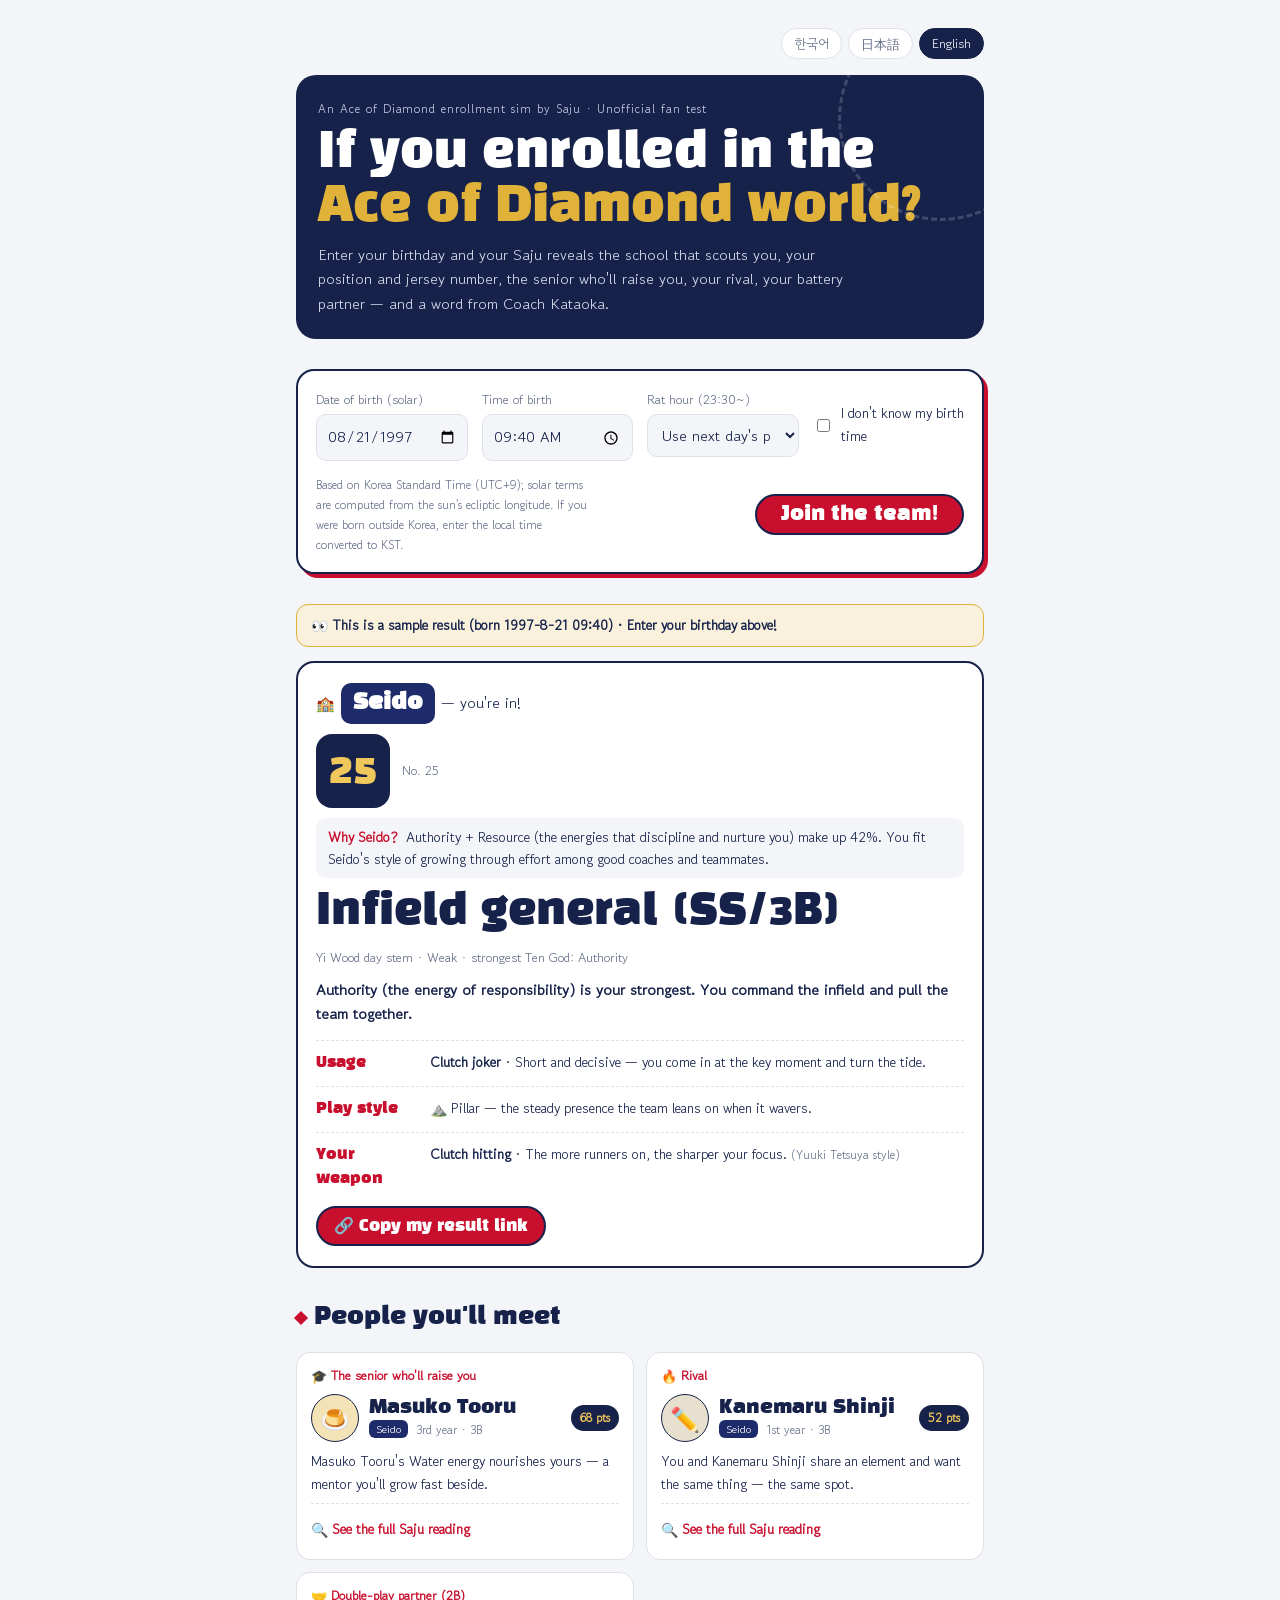
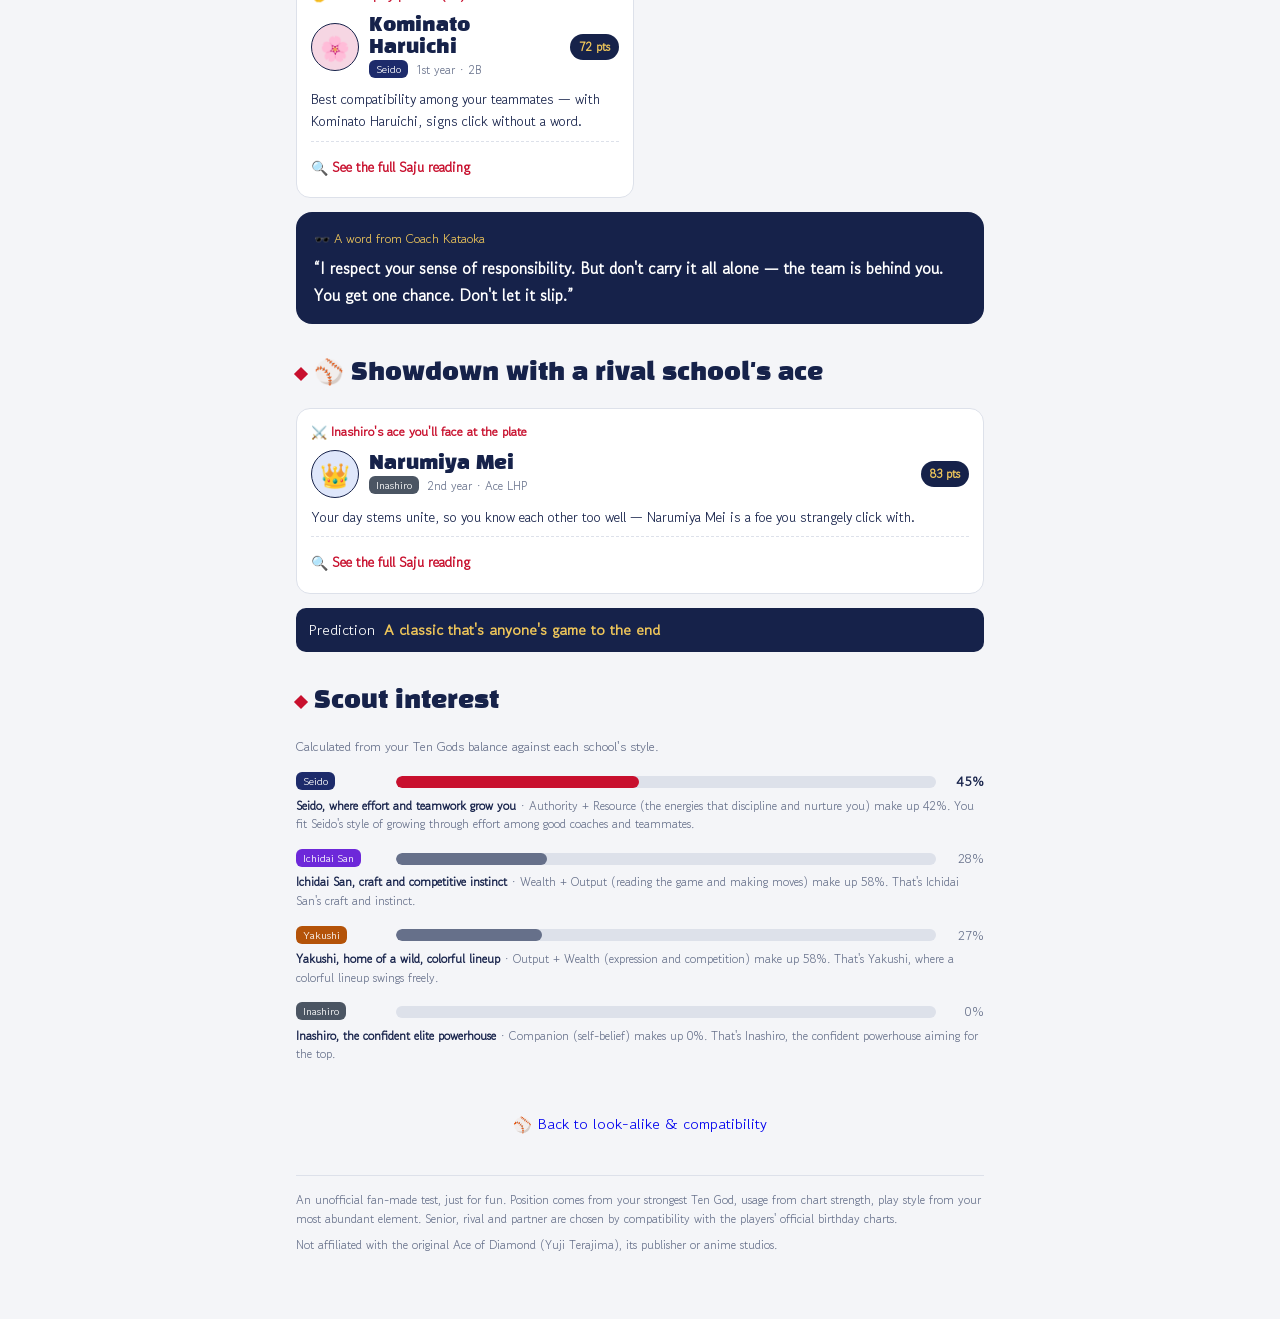
==== commit 5c48327a: "스카우트: 청심료 룸메이트 제거 Co-Authored-By: Claude Opus 5.5 <noreply@anthropic.com> Claude-Session: https://cl" ====
--- a/scout.html
+++ b/scout.html
@@ -11,8 +11,8 @@
 <meta property="og:title" content="내가 다이에이 세계에 입학한다면?">
 <meta property="og:description" content="사주로 보는 다이에이 입학 시뮬레이션: 스카우트된 학교, 포지션, 등번호, 선배·라이벌·배터리 짝꿍까지.">
 <meta property="og:image" content="https://daiya-saju.vercel.app/assets/og-scout.png">
-<meta property="og:url" content="https://daiya-saju.vercel.app/scout.html">
-<link rel="canonical" href="https://daiya-saju.vercel.app/scout.html">
+<meta property="og:url" content="https://daiya-saju.vercel.app/scout">
+<link rel="canonical" href="https://daiya-saju.vercel.app/scout">
 <meta name="twitter:card" content="summary_large_image">
 <meta name="twitter:title" content="내가 다이에이 세계에 입학한다면?">
 <meta name="twitter:description" content="사주로 보는 다이에이 입학 시뮬레이션: 학교, 포지션, 선배·라이벌까지.">
@@ -76,8 +76,6 @@
     <div class="sc-coach" id="scCoach"></div>
   </section>
 
-  <section class="section" id="scRoom"></section>
-
   <section class="section" id="scAce"></section>
 
   <section class="section">
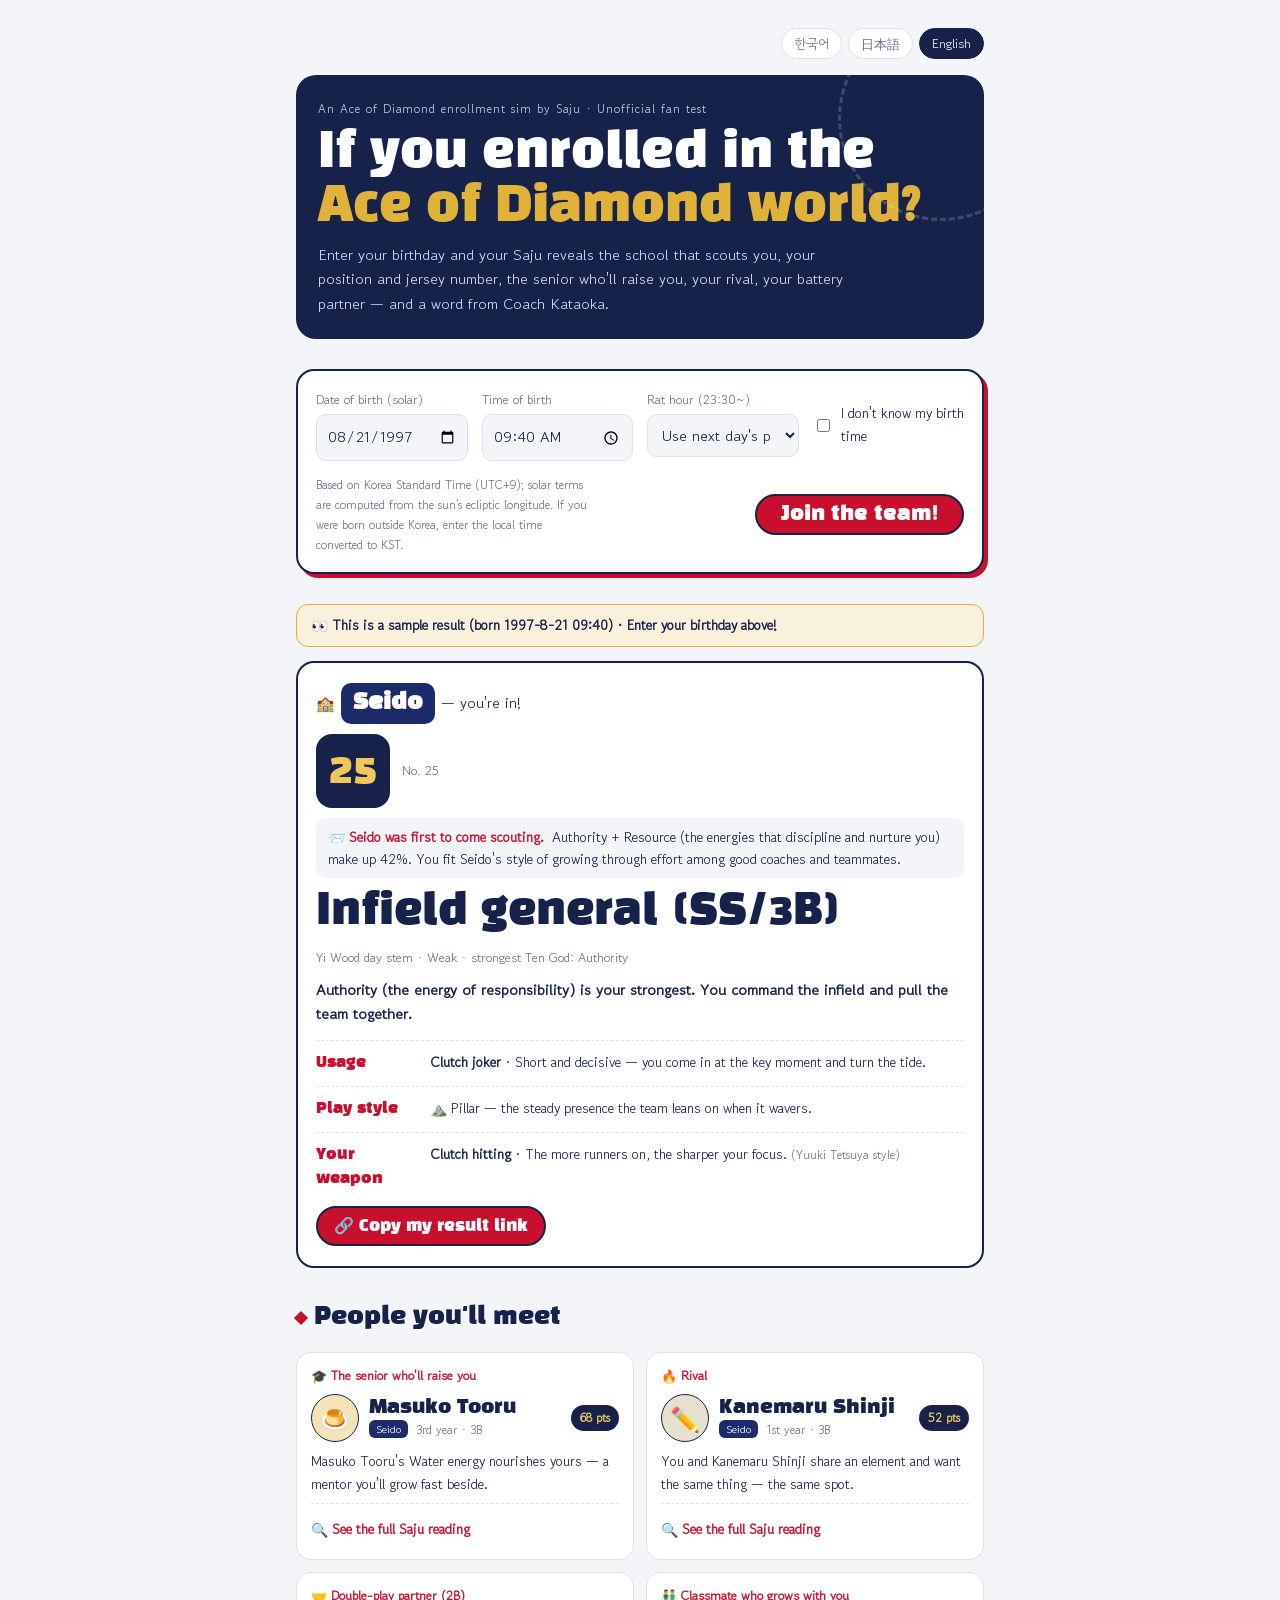
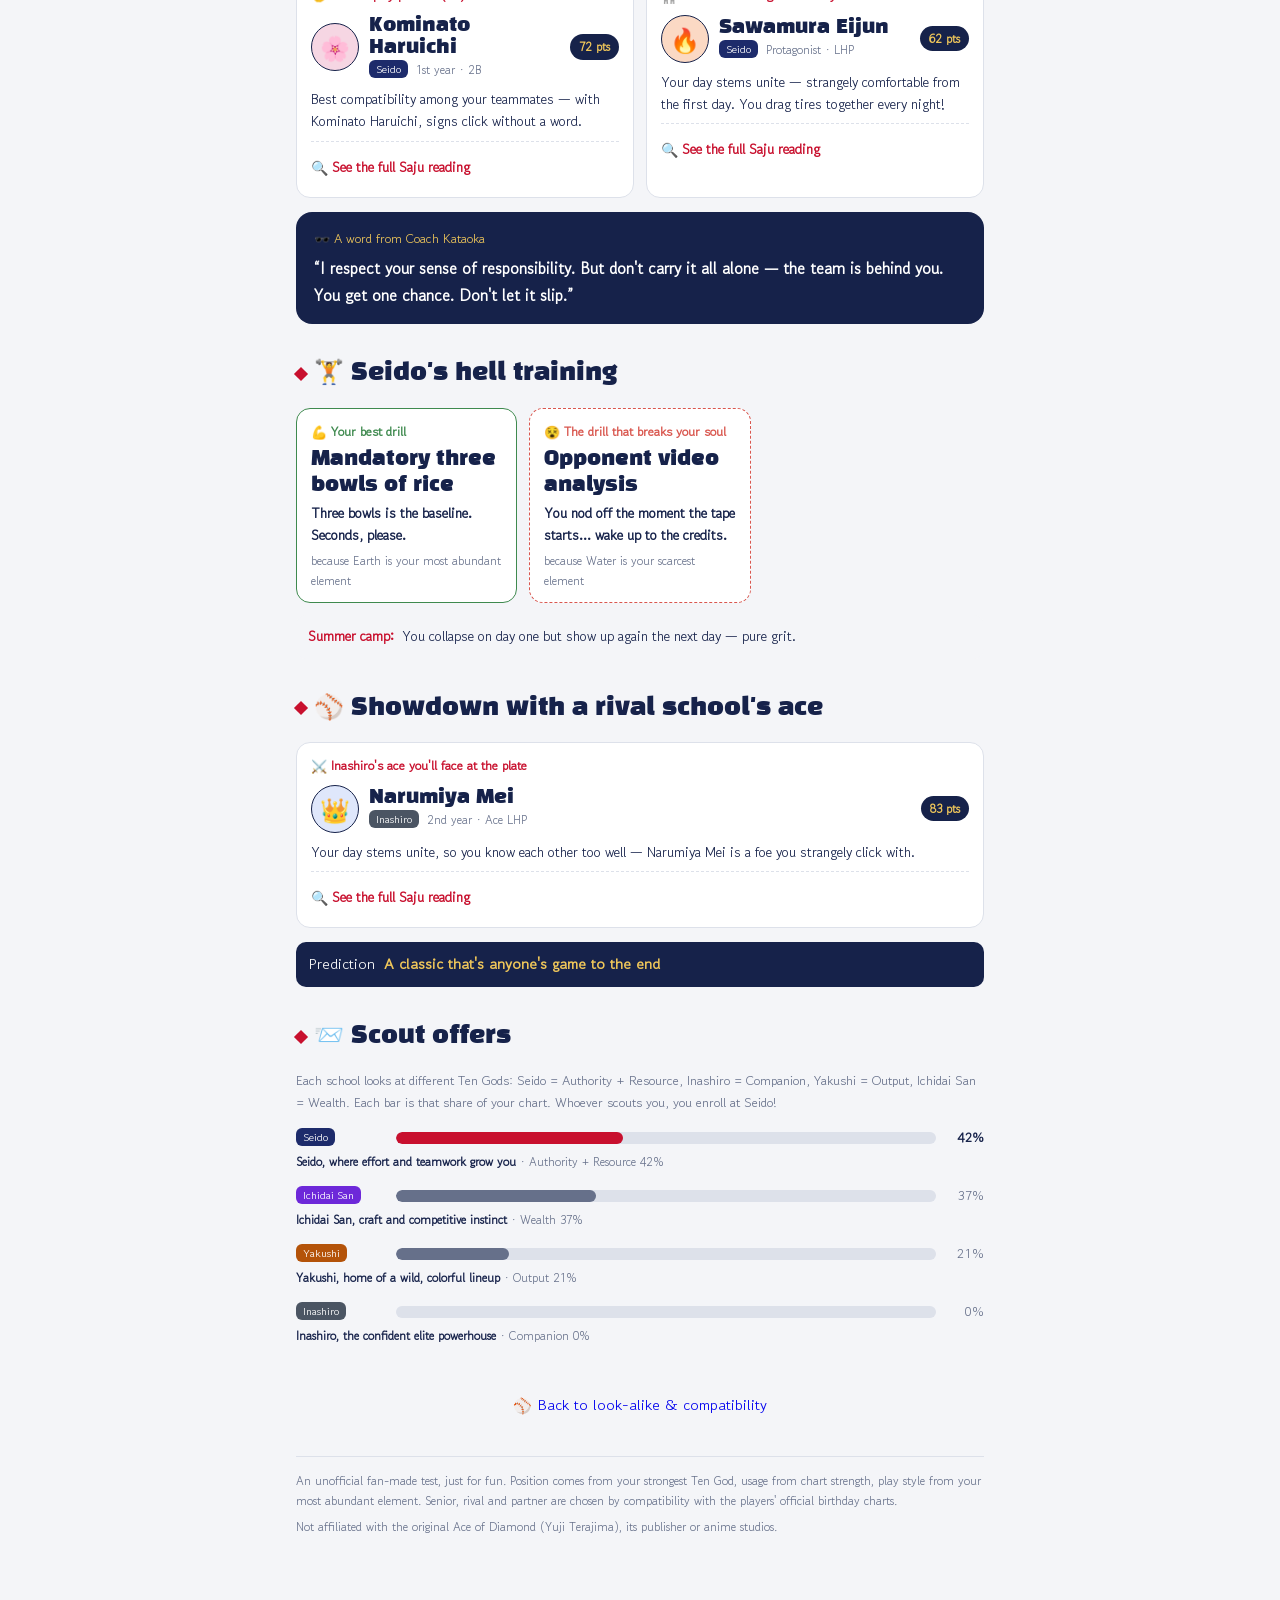
==== commit 19962d2c: "스카우트: 같이 크는 동기, 세이도 지옥 훈련(자신 있는 훈련·영혼 가출 훈련·여름 합숙) 추가 Co-Authored-By: Claude Opus 5.5 <noreply@anthr" ====
--- a/scout.html
+++ b/scout.html
@@ -76,6 +76,8 @@
     <div class="sc-coach" id="scCoach"></div>
   </section>
 
+  <section class="section" id="scTrain"></section>
+
   <section class="section" id="scAce"></section>
 
   <section class="section">
--- a/css/style.css
+++ b/css/style.css
@@ -343,3 +343,11 @@
 .friend-others { display: flex; flex-wrap: wrap; align-items: center; gap: 6px; }
 .friend-others > span:first-child { width: 100%; font-size: 12px; color: var(--ink-soft); }
 .friend-top .chip.first { border-color: var(--field); background: color-mix(in srgb, var(--field) 12%, var(--paper)); font-weight: 600; }
+
+/* 입학 시뮬레이션 바로가기 */
+.scout-cta { display: flex; flex-direction: column; gap: 4px; text-decoration: none; color: #fff; background: #16224a; border: 2px solid #16224a; border-radius: 18px; padding: 16px 18px; box-shadow: 4px 4px 0 #c8102e; }
+.scout-cta b { font-family: var(--font-head); font-size: 22px; line-height: 1.25; font-weight: normal; }
+.scout-cta-k { align-self: flex-start; font-size: 11px; font-weight: 700; background: #f0c75a; color: #16224a; border-radius: 999px; padding: 1px 8px; }
+.scout-cta-s { font-size: 13px; color: #c9d0e3; }
+.scout-cta:hover b { text-decoration: underline; }
+@media (prefers-color-scheme: dark) { .scout-cta { border-color: #f0c75a; } }
--- a/css/scout.css
+++ b/css/scout.css
@@ -59,3 +59,14 @@
 .sc-fhead .sc-school { color: #fff; padding: 2px 10px; border-radius: 8px; font-family: var(--font-head); font-size: 18px; }
 .sc-fnum { font-family: var(--font-head); font-size: 22px; color: var(--accent); }
 .sc-fpos { font-family: var(--font-head); font-size: 20px; }
+.sc-train { display: grid; grid-template-columns: repeat(auto-fit, minmax(220px, 1fr)); gap: 12px; }
+.sc-tr { border-radius: 14px; padding: 12px 14px; display: flex; flex-direction: column; gap: 4px; background: var(--paper); border: 1.5px solid var(--line); }
+.sc-tr.good { border-color: var(--field); }
+.sc-tr.bad { border-color: var(--fire); border-style: dashed; }
+.sc-tk { font-size: 13px; font-weight: 700; }
+.sc-tr.good .sc-tk { color: var(--field); } .sc-tr.bad .sc-tk { color: var(--fire); }
+.sc-tr b { font-family: var(--font-head); font-size: 20px; font-weight: normal; line-height: 1.3; }
+.sc-tr p { margin: 0; font-size: 14px; line-height: 1.6; font-weight: 600; }
+.sc-tw { font-size: 12px; color: var(--ink-soft); }
+.sc-camp { grid-column: 1 / -1; margin: 0; font-size: 14px; padding: 10px 12px; border-radius: 10px; background: var(--bg); }
+.sc-camp b { color: var(--accent); margin-right: 4px; }
